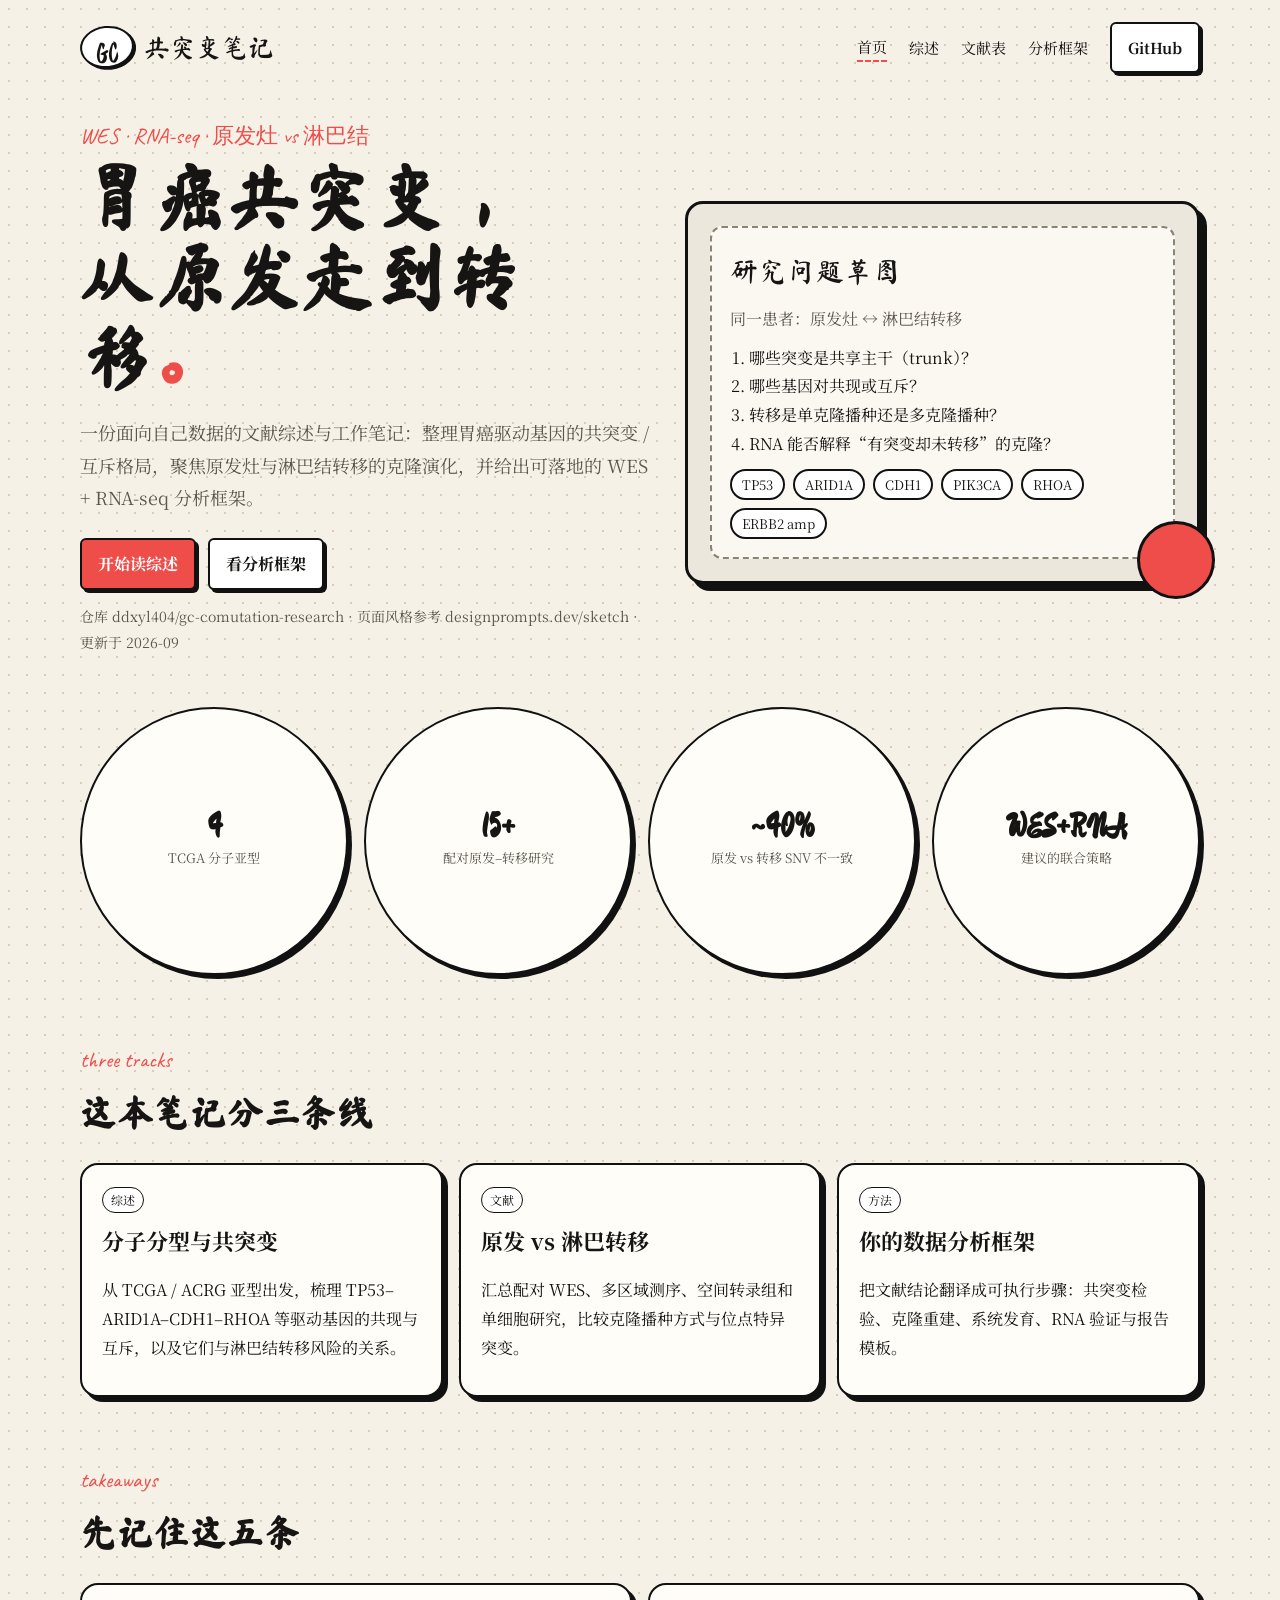
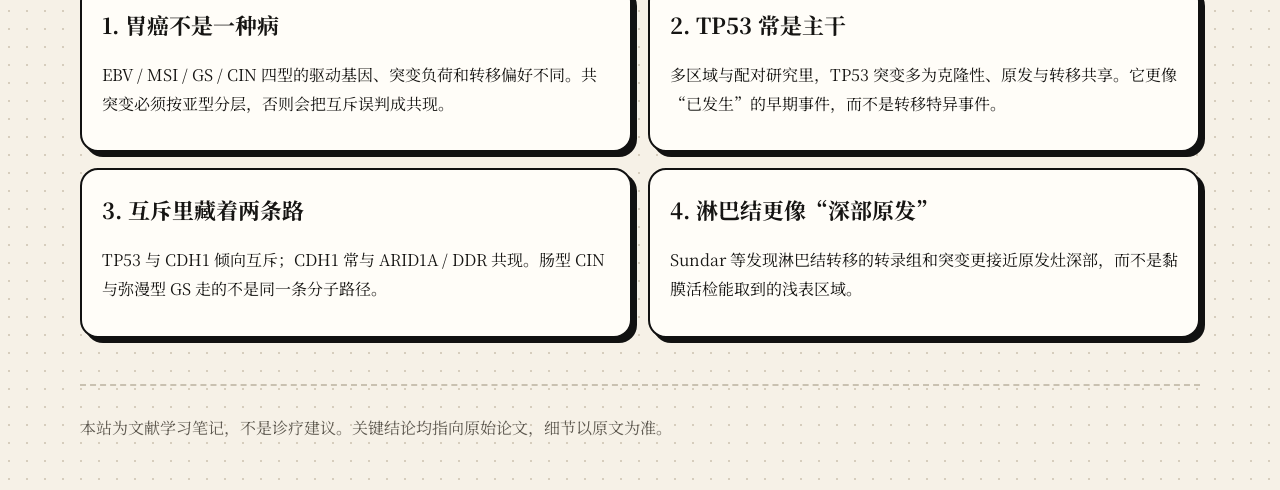
==== index.html @ bc3b3c82 "Add sketch-style site shell, CSS, and Pages workflow" ====
<!DOCTYPE html>
<html lang="zh-CN">
<head>
  <meta charset="UTF-8" />
  <meta name="viewport" content="width=device-width, initial-scale=1" />
  <title>胃癌共突变研究笔记 · 原发与淋巴转移</title>
  <link rel="preconnect" href="https://fonts.googleapis.com" />
  <link rel="preconnect" href="https://fonts.gstatic.com" crossorigin />
  <link href="https://fonts.googleapis.com/css2?family=Caveat:wght@500;700&family=Ma+Shan+Zheng&family=Noto+Serif+SC:wght@400;600;700&display=swap" rel="stylesheet" />
  <link rel="stylesheet" href="assets/style.css" />
</head>
<body>
  <div class="wrap">
    <header class="nav">
      <a class="brand" href="index.html">
        <span class="logo">GC</span>
        <span class="brand-name">共突变笔记</span>
      </a>
      <nav class="nav-links">
        <a class="active" href="index.html">首页</a>
        <a href="review.html">综述</a>
        <a href="papers.html">文献表</a>
        <a href="pipeline.html">分析框架</a>
        <a class="btn" href="https://github.com/ddxyl404/gc-comutation-research" target="_blank" rel="noreferrer">GitHub</a>
      </nav>
    </header>

    <section class="hero">
      <div>
        <p class="kicker">WES · RNA-seq · 原发灶 vs 淋巴结</p>
        <h1 class="hand">胃癌共突变，<br>从原发走到转移<span class="mark">。</span></h1>
        <p class="lead">一份面向自己数据的文献综述与工作笔记：整理胃癌驱动基因的共突变 / 互斥格局，聚焦原发灶与淋巴结转移的克隆演化，并给出可落地的 WES + RNA-seq 分析框架。</p>
        <div class="hero-actions">
          <a class="btn btn-coral" href="review.html">开始读综述</a>
          <a class="btn" href="pipeline.html">看分析框架</a>
        </div>
        <p class="meta-row">仓库 ddxyl404/gc-comutation-research · 页面风格参考 designprompts.dev/sketch · 更新于 2026-09</p>
      </div>
      <aside class="sketch-frame">
        <div class="sketch-inner">
          <p class="hand" style="font-size:28px;margin:0 0 8px;">研究问题草图</p>
          <p style="margin:0 0 10px;color:#5c574e;">同一患者：原发灶 ↔ 淋巴结转移</p>
          <ol style="margin:0;padding-left:1.2em;">
            <li>哪些突变是共享主干（trunk）？</li>
            <li>哪些基因对共现或互斥？</li>
            <li>转移是单克隆播种还是多克隆播种？</li>
            <li>RNA 能否解释“有突变却未转移”的克隆？</li>
          </ol>
          <div class="chip-row">
            <span class="chip">TP53</span>
            <span class="chip">ARID1A</span>
            <span class="chip">CDH1</span>
            <span class="chip">PIK3CA</span>
            <span class="chip">RHOA</span>
            <span class="chip">ERBB2 amp</span>
          </div>
        </div>
      </aside>
    </section>

    <section class="stats">
      <div class="stat"><div><b>4</b><span>TCGA 分子亚型</span></div></div>
      <div class="stat"><div><b>15+</b><span>配对原发–转移研究</span></div></div>
      <div class="stat"><div><b>~40%</b><span>原发 vs 转移 SNV 不一致</span></div></div>
      <div class="stat"><div><b>WES+RNA</b><span>建议的联合策略</span></div></div>
    </section>

    <section class="section">
      <p class="kicker">three tracks</p>
      <h2 class="hand">这本笔记分三条线</h2>
      <div class="grid-3" style="margin-top:18px;">
        <a class="card" href="review.html" style="text-decoration:none;">
          <span class="tag">综述</span>
          <h3>分子分型与共突变</h3>
          <p>从 TCGA / ACRG 亚型出发，梳理 TP53–ARID1A–CDH1–RHOA 等驱动基因的共现与互斥，以及它们与淋巴结转移风险的关系。</p>
        </a>
        <a class="card" href="papers.html" style="text-decoration:none;">
          <span class="tag">文献</span>
          <h3>原发 vs 淋巴转移</h3>
          <p>汇总配对 WES、多区域测序、空间转录组和单细胞研究，比较克隆播种方式与位点特异突变。</p>
        </a>
        <a class="card" href="pipeline.html" style="text-decoration:none;">
          <span class="tag">方法</span>
          <h3>你的数据分析框架</h3>
          <p>把文献结论翻译成可执行步骤：共突变检验、克隆重建、系统发育、RNA 验证与报告模板。</p>
        </a>
      </div>
    </section>

    <section class="section">
      <p class="kicker">takeaways</p>
      <h2 class="hand">先记住这五条</h2>
      <div class="grid-2" style="margin-top:18px;">
        <div class="card">
          <h3>1. 胃癌不是一种病</h3>
          <p>EBV / MSI / GS / CIN 四型的驱动基因、突变负荷和转移偏好不同。共突变必须按亚型分层，否则会把互斥误判成共现。</p>
        </div>
        <div class="card">
          <h3>2. TP53 常是主干</h3>
          <p>多区域与配对研究里，TP53 突变多为克隆性、原发与转移共享。它更像“已发生”的早期事件，而不是转移特异事件。</p>
        </div>
        <div class="card">
          <h3>3. 互斥里藏着两条路</h3>
          <p>TP53 与 CDH1 倾向互斥；CDH1 常与 ARID1A / DDR 共现。肠型 CIN 与弥漫型 GS 走的不是同一条分子路径。</p>
        </div>
        <div class="card">
          <h3>4. 淋巴结更像“深部原发”</h3>
          <p>Sundar 等发现淋巴结转移的转录组和突变更接近原发灶深部，而不是黏膜活检能取到的浅表区域。</p>
        </div>
      </div>
    </section>

    <footer>
      本站为文献学习笔记，不是诊疗建议。关键结论均指向原始论文，细节以原文为准。
    </footer>
  </div>
</body>
</html>
---- assets/style.css ----
:root {
  --paper: #f6f1e7;
  --ink: #161513;
  --muted: #5c574e;
  --card: #fffdf8;
  --coral: #ef4d4a;
  --leaf: #2f6f5e;
  --gold: #f3c14b;
  --sky: #7eb8c9;
  --line: #111;
}

* { box-sizing: border-box; }
html { scroll-behavior: smooth; }
body {
  margin: 0;
  color: var(--ink);
  font-family: "Noto Serif SC", "Source Han Serif SC", serif;
  background-color: var(--paper);
  background-image: radial-gradient(#d6cdbd 1.15px, transparent 1.15px);
  background-size: 18px 18px;
  line-height: 1.8;
}

a { color: inherit; }
.wrap { width: min(1120px, calc(100% - 40px)); margin: 0 auto; }

.nav {
  display: flex;
  align-items: center;
  justify-content: space-between;
  gap: 16px;
  padding: 22px 0 8px;
}
.brand {
  display: inline-flex;
  align-items: center;
  gap: 10px;
  text-decoration: none;
}
.logo {
  font-family: "Ma Shan Zheng", "Caveat", cursive;
  font-size: 28px;
  border: 2.5px solid var(--line);
  border-radius: 50%;
  width: 54px;
  height: 42px;
  display: grid;
  place-items: center;
  background: #fff;
  transform: rotate(-6deg);
  box-shadow: 2px 2px 0 var(--line);
}
.brand-name {
  font-family: "Ma Shan Zheng", cursive;
  font-size: 26px;
}
.nav-links {
  display: flex;
  gap: 22px;
  align-items: center;
  font-size: 15px;
}
.nav-links a { text-decoration: none; }
.nav-links a.active { border-bottom: 2px dashed var(--coral); }
.btn {
  display: inline-block;
  text-decoration: none;
  background: #fff;
  border: 2.5px solid var(--line);
  box-shadow: 3px 3px 0 var(--line);
  padding: 10px 16px;
  border-radius: 6px;
  font-weight: 700;
  transition: transform .15s ease, box-shadow .15s ease;
}
.btn:hover { transform: translate(2px, 2px); box-shadow: 1px 1px 0 var(--line); }
.btn-coral { background: var(--coral); color: #fff; }

.hero {
  display: grid;
  grid-template-columns: 1.05fr .95fr;
  gap: 36px;
  align-items: center;
  padding: 36px 0 20px;
}
.hand {
  font-family: "Ma Shan Zheng", "Zhi Mang Xing", cursive;
  letter-spacing: .02em;
}
h1.hand {
  font-size: clamp(42px, 6vw, 72px);
  line-height: 1.12;
  margin: 0 0 16px;
}
h1 .mark { color: var(--coral); }
.lead { font-size: 18px; color: var(--muted); max-width: 38em; }
.hero-actions { display: flex; gap: 12px; flex-wrap: wrap; margin: 24px 0 10px; }
.meta-row { color: var(--muted); font-size: 14px; }

.sketch-frame {
  background: #ece7dc;
  border: 3px solid var(--line);
  border-radius: 18px;
  min-height: 320px;
  position: relative;
  box-shadow: 7px 7px 0 var(--line);
  padding: 22px;
}
.sketch-frame::after {
  content: "";
  position: absolute;
  right: -18px;
  bottom: -18px;
  width: 72px;
  height: 72px;
  background: var(--coral);
  border-radius: 50%;
  border: 3px solid var(--line);
}
.sketch-inner {
  height: 100%;
  border: 2px dashed #8a8376;
  border-radius: 12px;
  padding: 18px;
  background: #fffdf8cc;
}
.chip-row { display: flex; flex-wrap: wrap; gap: 8px; margin-top: 10px; }
.chip {
  border: 2px solid var(--line);
  border-radius: 999px;
  padding: 2px 10px;
  background: #fff;
  font-size: 13px;
}

.stats {
  display: grid;
  grid-template-columns: repeat(4, 1fr);
  gap: 16px;
  margin: 18px 0 48px;
}
.stat {
  background: var(--card);
  border: 2.5px solid var(--line);
  border-radius: 50%;
  aspect-ratio: 1;
  display: grid;
  place-items: center;
  text-align: center;
  padding: 12px;
  box-shadow: 4px 4px 0 var(--line);
}
.stat b { font-family: "Ma Shan Zheng", cursive; font-size: 34px; display: block; line-height: 1; }
.stat span { font-size: 13px; color: var(--muted); }

.section { padding: 18px 0 46px; }
h2.hand { font-size: 36px; margin: 0 0 8px; }
h3 { font-size: 22px; margin: 28px 0 8px; }
.kicker {
  font-family: "Caveat", cursive;
  color: var(--coral);
  font-size: 22px;
  margin: 0;
}

.grid-3, .grid-2 { display: grid; gap: 16px; }
.grid-3 { grid-template-columns: repeat(3, 1fr); }
.grid-2 { grid-template-columns: 1fr 1fr; }
.card {
  background: var(--card);
  border: 2.5px solid var(--line);
  border-radius: 18px;
  padding: 20px 20px 16px;
  box-shadow: 5px 5px 0 var(--line);
}
.card h3 { margin-top: 0; }
.tag {
  display: inline-block;
  font-size: 12px;
  border: 1.5px solid var(--line);
  padding: 1px 8px;
  border-radius: 999px;
  margin-bottom: 8px;
  background: #fff;
}

.prose p { margin: 0 0 14px; }
.prose ul, .prose ol { padding-left: 1.2em; }
.prose li { margin: 0 0 8px; }
.note {
  border-left: 5px solid var(--coral);
  background: #fff7f0;
  padding: 10px 14px;
  border-radius: 0 12px 12px 0;
  margin: 16px 0;
}

table {
  width: 100%;
  border-collapse: collapse;
  background: var(--card);
  border: 2.5px solid var(--line);
  box-shadow: 5px 5px 0 var(--line);
}
th, td {
  border-bottom: 1px dashed #c9c1b1;
  padding: 10px 12px;
  text-align: left;
  vertical-align: top;
  font-size: 14.5px;
}
th { background: #efe8d8; }
.refs a { color: #244c8c; }

.toc a { text-decoration: none; display: block; padding: 6px 0; }
footer {
  border-top: 2px dashed #c9c1b1;
  padding: 28px 0 48px;
  color: var(--muted);
}

@media (max-width: 860px) {
  .hero, .grid-3, .grid-2, .stats { grid-template-columns: 1fr; }
  .stat { aspect-ratio: auto; border-radius: 18px; }
  .nav { flex-wrap: wrap; }
  .nav-links { width: 100%; flex-wrap: wrap; }
}
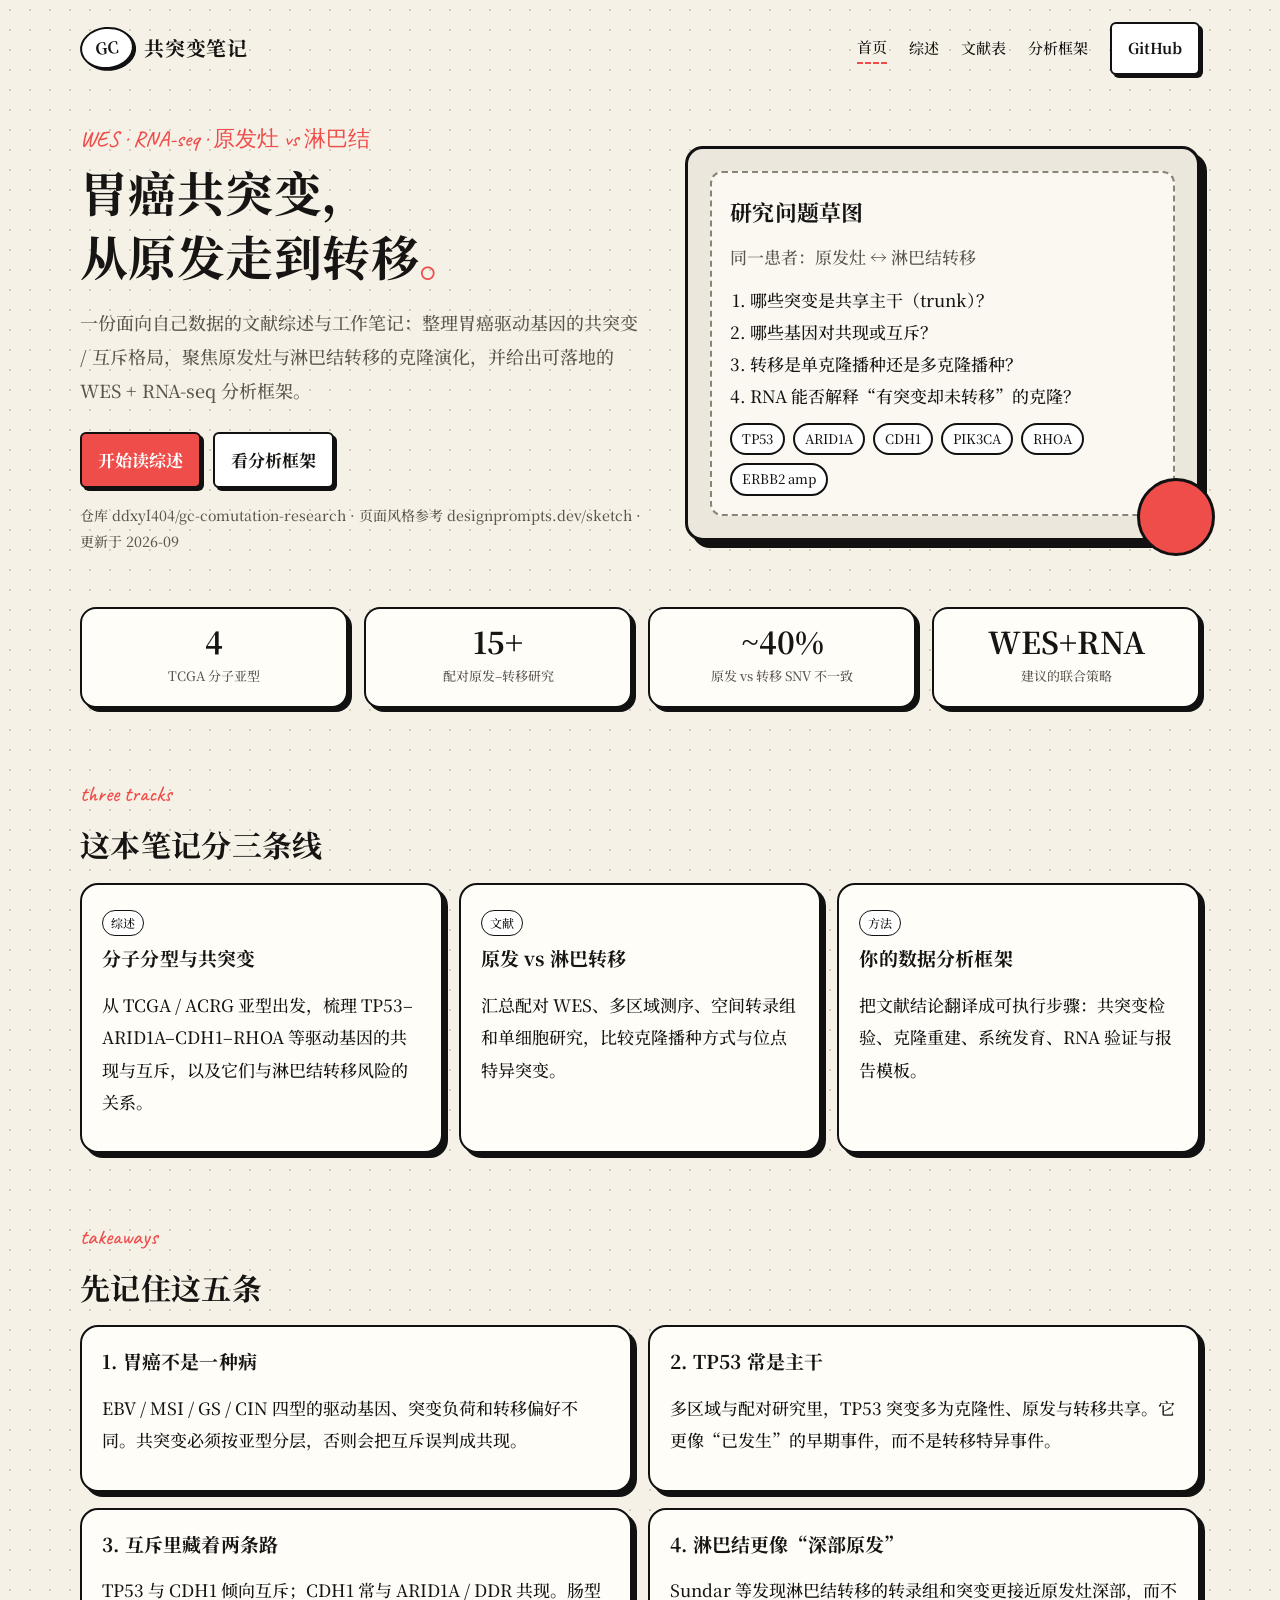
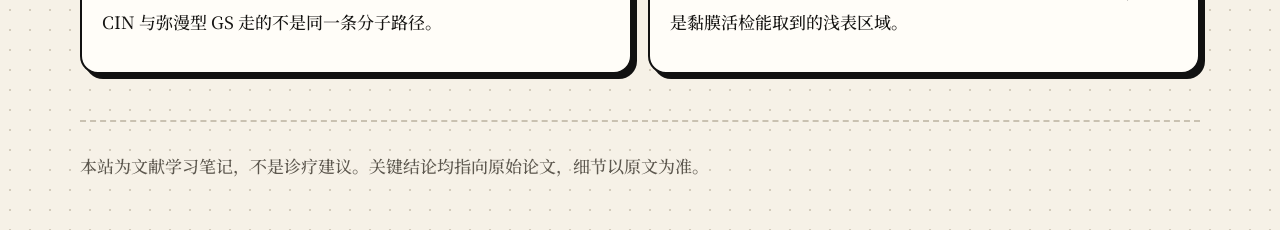
==== commit 94ef4f05: "Load Noto Serif SC for coordinated typography" ====
--- a/index.html
+++ b/index.html
@@ -6,7 +6,7 @@
   <title>胃癌共突变研究笔记 · 原发与淋巴转移</title>
   <link rel="preconnect" href="https://fonts.googleapis.com" />
   <link rel="preconnect" href="https://fonts.gstatic.com" crossorigin />
-  <link href="https://fonts.googleapis.com/css2?family=Caveat:wght@500;700&family=Ma+Shan+Zheng&family=Noto+Serif+SC:wght@400;600;700&display=swap" rel="stylesheet" />
+  <link href="https://fonts.googleapis.com/css2?family=Caveat:wght@600&family=Noto+Serif+SC:wght@500;600;700&display=swap" rel="stylesheet" />
   <link rel="stylesheet" href="assets/style.css" />
 </head>
 <body>
@@ -38,7 +38,7 @@
       </div>
       <aside class="sketch-frame">
         <div class="sketch-inner">
-          <p class="hand" style="font-size:28px;margin:0 0 8px;">研究问题草图</p>
+          <p class="hand" style="font-size:22px;margin:0 0 8px;">研究问题草图</p>
           <p style="margin:0 0 10px;color:#5c574e;">同一患者：原发灶 ↔ 淋巴结转移</p>
           <ol style="margin:0;padding-left:1.2em;">
             <li>哪些突变是共享主干（trunk）？</li>
--- a/assets/style.css
+++ b/assets/style.css
@@ -15,11 +15,13 @@
 body {
   margin: 0;
   color: var(--ink);
-  font-family: "Noto Serif SC", "Source Han Serif SC", serif;
+  font-family: "Noto Serif SC", "Source Han Serif SC", "Songti SC", serif;
+  font-weight: 500;
   background-color: var(--paper);
-  background-image: radial-gradient(#d6cdbd 1.15px, transparent 1.15px);
-  background-size: 18px 18px;
-  line-height: 1.8;
+  background-image: radial-gradient(#d4ccbc 1px, transparent 1px);
+  background-size: 20px 20px;
+  line-height: 1.9;
+  font-size: 17px;
 }
 
 a { color: inherit; }
@@ -39,8 +41,9 @@
   text-decoration: none;
 }
 .logo {
-  font-family: "Ma Shan Zheng", "Caveat", cursive;
-  font-size: 28px;
+  font-family: "Noto Serif SC", serif;
+  font-weight: 700;
+  font-size: 16px;
   border: 2.5px solid var(--line);
   border-radius: 50%;
   width: 54px;
@@ -52,8 +55,10 @@
   box-shadow: 2px 2px 0 var(--line);
 }
 .brand-name {
-  font-family: "Ma Shan Zheng", cursive;
-  font-size: 26px;
+  font-family: "Noto Serif SC", serif;
+  font-weight: 700;
+  font-size: 20px;
+  letter-spacing: 0.04em;
 }
 .nav-links {
   display: flex;
@@ -84,13 +89,14 @@
   align-items: center;
   padding: 36px 0 20px;
 }
-.hand {
-  font-family: "Ma Shan Zheng", "Zhi Mang Xing", cursive;
-  letter-spacing: .02em;
-}
-h1.hand {
-  font-size: clamp(42px, 6vw, 72px);
-  line-height: 1.12;
+.hand, h1, h2, h3 {
+  font-family: "Noto Serif SC", "Source Han Serif SC", serif;
+  font-weight: 700;
+  letter-spacing: 0.01em;
+}
+h1.hand, h1 {
+  font-size: clamp(32px, 4.6vw, 48px);
+  line-height: 1.32;
   margin: 0 0 16px;
 }
 h1 .mark { color: var(--coral); }
@@ -143,20 +149,19 @@
 .stat {
   background: var(--card);
   border: 2.5px solid var(--line);
-  border-radius: 50%;
-  aspect-ratio: 1;
+  border-radius: 16px;
   display: grid;
   place-items: center;
   text-align: center;
-  padding: 12px;
+  padding: 16px 10px;
   box-shadow: 4px 4px 0 var(--line);
 }
-.stat b { font-family: "Ma Shan Zheng", cursive; font-size: 34px; display: block; line-height: 1; }
+.stat b { font-family: "Noto Serif SC", serif; font-weight: 700; font-size: 30px; display: block; line-height: 1.1; }
 .stat span { font-size: 13px; color: var(--muted); }
 
 .section { padding: 18px 0 46px; }
-h2.hand { font-size: 36px; margin: 0 0 8px; }
-h3 { font-size: 22px; margin: 28px 0 8px; }
+h2.hand, h2 { font-size: clamp(24px, 3vw, 30px); line-height: 1.35; margin: 8px 0 12px; }
+h3 { font-size: 19px; line-height: 1.45; margin: 26px 0 8px; }
 .kicker {
   font-family: "Caveat", cursive;
   color: var(--coral);
@@ -185,7 +190,8 @@
   background: #fff;
 }
 
-.prose p { margin: 0 0 14px; }
+.prose { max-width: 46rem; }
+.prose p { margin: 0 0 16px; }
 .prose ul, .prose ol { padding-left: 1.2em; }
 .prose li { margin: 0 0 8px; }
 .note {
